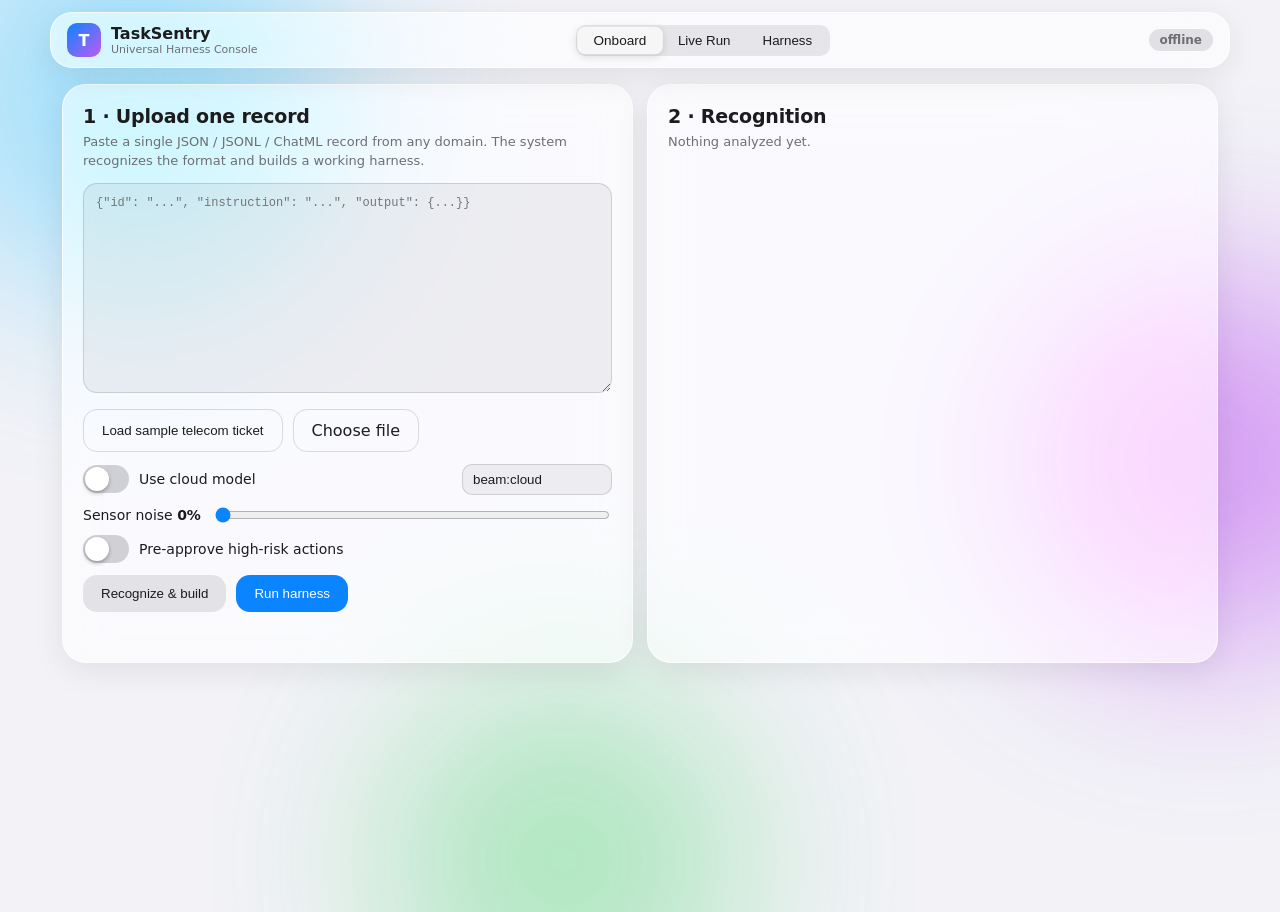
==== webapp/index.html @ 5c74f511 "feat(advanced-v2): integrate bayesian RCA, conformal prediction, universal onboarding, and live weba" ====
<!doctype html>
<html lang="en">
<head>
<meta charset="utf-8">
<meta name="viewport" content="width=device-width, initial-scale=1, viewport-fit=cover">
<title>TaskSentry Console</title>
<link rel="stylesheet" href="style.css">
</head>
<body>
<div class="blob b1"></div><div class="blob b2"></div><div class="blob b3"></div>

<header class="nav glass">
  <div class="brand"><span class="logo">T</span><div><b>TaskSentry</b><small>Universal Harness Console</small></div></div>
  <div class="seg" id="seg">
    <button data-tab="onboard" class="on">Onboard</button>
    <button data-tab="live">Live Run</button>
    <button data-tab="spec">Harness</button>
  </div>
  <span class="pill" id="conn">offline</span>
</header>

<main>
  <!-- ONBOARD -->
  <section id="tab-onboard" class="tab on">
    <div class="grid2">
      <div class="card glass">
        <h2>1 · Upload one record</h2>
        <p class="sub">Paste a single JSON / JSONL / ChatML record from any domain. The system recognizes the format and builds a working harness.</p>
        <textarea id="record" spellcheck="false" placeholder='{"id": "...", "instruction": "...", "output": {...}}'></textarea>
        <div class="row">
          <button class="btn ghost" id="loadSample">Load sample telecom ticket</button>
          <label class="file btn ghost">Choose file<input type="file" id="file" accept=".json,.jsonl,.txt"></label>
        </div>
        <div class="opts">
          <label class="switch"><input type="checkbox" id="useLlm"><span></span> Use cloud model</label>
          <input id="model" value="beam:cloud" aria-label="model name">
        </div>
        <div class="opts">
          <label>Sensor noise <b id="noiseV">0%</b></label>
          <input type="range" id="noise" min="0" max="20" value="0">
        </div>
        <div class="opts">
          <label class="switch"><input type="checkbox" id="approve"><span></span> Pre-approve high-risk actions</label>
        </div>
        <div class="row">
          <button class="btn" id="analyze">Recognize &amp; build</button>
          <button class="btn primary" id="runBtn">Run harness</button>
        </div>
        <div id="err" class="err"></div>
      </div>
      <div class="card glass" id="recog">
        <h2>2 · Recognition</h2>
        <p class="sub" id="recogEmpty">Nothing analyzed yet.</p>
        <div id="recogBody"></div>
      </div>
    </div>
  </section>

  <!-- LIVE -->
  <section id="tab-live" class="tab">
    <div class="grid2 wide">
      <div class="card glass">
        <div class="cardhead"><h2>Live SOP graph</h2><span class="pill" id="status">idle</span></div>
        <div id="graphWrap"><svg id="graph" viewBox="0 0 760 420" role="img" aria-label="SOP graph"></svg></div>
        <div class="legend"><i class="d pend"></i>pending <i class="d run"></i>running <i class="d bad"></i>abnormal <i class="d ok"></i>normal <i class="d skip"></i>skipped (low info gain)</div>
      </div>
      <div class="stack">
        <div class="card glass"><h2>Posterior</h2><div id="post"></div></div>
        <div class="card glass"><h2>Terminal</h2><pre id="term" class="term"></pre></div>
      </div>
    </div>
    <div class="card glass" id="resultCard" hidden></div>
  </section>

  <!-- SPEC -->
  <section id="tab-spec" class="tab">
    <div class="card glass"><h2>Generated harness</h2><div id="specBody"><p class="sub">Run “Recognize &amp; build” first.</p></div></div>
  </section>
</main>
<script src="app.js"></script>
</body>
</html>
---- webapp/style.css ----
:root{
  --bg:#f2f2f7;--text:#1c1c1e;--sub:#6e6e73;--glass:rgba(255,255,255,.62);--stroke:rgba(255,255,255,.7);
  --line:rgba(60,60,67,.18);--blue:#0a84ff;--green:#30d158;--red:#ff453a;--orange:#ff9f0a;--gray:#8e8e93;
  --shadow:0 8px 32px rgba(0,0,0,.08);--termbg:rgba(18,18,22,.86);--termfg:#9cf5b0;
  --spring:cubic-bezier(.2,.9,.25,1.15);
}
@media (prefers-color-scheme:dark){:root{
  --bg:#000;--text:#f5f5f7;--sub:#98989f;--glass:rgba(44,44,46,.55);--stroke:rgba(255,255,255,.12);
  --line:rgba(235,235,245,.18);--shadow:0 8px 32px rgba(0,0,0,.5);
}}
*{box-sizing:border-box}
html,body{margin:0}
body{font-family:-apple-system,BlinkMacSystemFont,"SF Pro Text","SF Pro Display","Inter","Segoe UI",system-ui,sans-serif;
  background:var(--bg);color:var(--text);-webkit-font-smoothing:antialiased;min-height:100vh;overflow-x:hidden}
.blob{position:fixed;border-radius:50%;filter:blur(90px);opacity:.55;z-index:0;pointer-events:none}
.b1{width:420px;height:420px;background:#64d2ff;top:-120px;left:-80px}
.b2{width:380px;height:380px;background:#bf5af2;top:30%;right:-120px}
.b3{width:360px;height:360px;background:#30d158;bottom:-140px;left:30%;opacity:.35}
.glass{background:var(--glass);backdrop-filter:blur(24px) saturate(180%);-webkit-backdrop-filter:blur(24px) saturate(180%);
  border:1px solid var(--stroke);box-shadow:var(--shadow)}
.nav{position:sticky;top:12px;margin:12px auto 0;max-width:1180px;width:calc(100% - 24px);z-index:10;border-radius:22px;
  display:flex;align-items:center;gap:16px;padding:10px 16px;justify-content:space-between;flex-wrap:wrap}
.brand{display:flex;gap:10px;align-items:center}.brand small{display:block;color:var(--sub);font-size:11px}
.logo{width:34px;height:34px;border-radius:10px;background:linear-gradient(135deg,#0a84ff,#bf5af2);color:#fff;display:grid;place-items:center;font-weight:700}
.seg{display:flex;background:rgba(120,120,128,.16);border-radius:10px;padding:2px}
.seg button{border:0;background:transparent;color:var(--text);padding:6px 16px;border-radius:8px;font:600 13px inherit;cursor:pointer;transition:all .35s var(--spring)}
.seg button.on{background:var(--glass);box-shadow:0 2px 8px rgba(0,0,0,.15);transform:scale(1.02)}
main{position:relative;z-index:1;max-width:1180px;margin:16px auto 60px;padding:0 12px}
.tab{display:none}.tab.on{display:block;animation:pop .5s var(--spring)}
@keyframes pop{from{opacity:0;transform:translateY(10px) scale(.985)}to{opacity:1;transform:none}}
.grid2{display:grid;grid-template-columns:1fr 1fr;gap:14px}.grid2.wide{grid-template-columns:1.5fr 1fr}
.stack{display:grid;gap:14px;align-content:start}
@media(max-width:860px){.grid2,.grid2.wide{grid-template-columns:1fr}}
.card{border-radius:24px;padding:20px;margin-bottom:14px}
.card h2{margin:0 0 6px;font-size:19px;letter-spacing:-.2px}
.cardhead{display:flex;justify-content:space-between;align-items:center}
.sub{color:var(--sub);font-size:13px;margin:4px 0 12px;line-height:1.45}
textarea{width:100%;height:210px;resize:vertical;border-radius:14px;border:1px solid var(--line);background:rgba(120,120,128,.1);
  color:var(--text);padding:12px;font:12px ui-monospace,"SF Mono",Menlo,monospace;outline:none}
textarea:focus,input[type=text]:focus,#model:focus{border-color:var(--blue);box-shadow:0 0 0 3px rgba(10,132,255,.25)}
.row{display:flex;gap:10px;margin:12px 0;flex-wrap:wrap}
.opts{display:flex;align-items:center;gap:12px;margin:10px 0;font-size:14px;justify-content:space-between}
#model{border-radius:10px;border:1px solid var(--line);background:rgba(120,120,128,.1);color:var(--text);padding:7px 10px;width:150px;outline:none}
input[type=range]{flex:1;accent-color:var(--blue)}
.btn{border:0;border-radius:14px;padding:11px 18px;font:600 14px inherit;cursor:pointer;background:rgba(120,120,128,.18);color:var(--text);
  transition:transform .3s var(--spring),filter .2s}
.btn:hover{filter:brightness(1.06)}.btn:active{transform:scale(.95)}
.btn.primary{background:var(--blue);color:#fff}.btn.ghost{background:transparent;border:1px solid var(--line)}
.file{position:relative;overflow:hidden}.file input{position:absolute;inset:0;opacity:0;cursor:pointer}
.switch{display:flex;align-items:center;gap:10px;cursor:pointer}.switch input{display:none}
.switch span{width:46px;height:28px;border-radius:14px;background:rgba(120,120,128,.32);position:relative;transition:background .3s;flex:none}
.switch span::after{content:"";position:absolute;top:2px;left:2px;width:24px;height:24px;border-radius:50%;background:#fff;box-shadow:0 2px 4px rgba(0,0,0,.3);transition:transform .35s var(--spring)}
.switch input:checked+span{background:var(--green)}.switch input:checked+span::after{transform:translateX(18px)}
.err{color:var(--red);font-size:13px;min-height:18px}
.pill{font-size:12px;font-weight:600;border-radius:999px;padding:4px 11px;background:rgba(120,120,128,.2);color:var(--sub);transition:all .4s var(--spring)}
.pill.ok{background:rgba(48,209,88,.2);color:var(--green)}.pill.bad{background:rgba(255,69,58,.2);color:var(--red)}
.pill.run{background:rgba(10,132,255,.2);color:var(--blue)}.pill.warn{background:rgba(255,159,10,.22);color:var(--orange)}
.kv{display:grid;grid-template-columns:130px 1fr;gap:6px 10px;font-size:13px;margin:6px 0}.kv b{color:var(--sub);font-weight:500}
.chips{display:flex;flex-wrap:wrap;gap:6px;margin:6px 0}
.chip{font-size:12px;border-radius:999px;padding:3px 10px;background:rgba(10,132,255,.14);color:var(--blue)}
.step{border-top:1px solid var(--line);padding:8px 0;font-size:13px}.step code{font-size:11.5px;color:var(--sub);word-break:break-all}
.bar{display:grid;grid-template-columns:150px 1fr 46px;gap:8px;align-items:center;font-size:12px;margin:5px 0}
.bar .t{height:9px;border-radius:5px;background:rgba(120,120,128,.18);overflow:hidden}
.bar .f{height:100%;border-radius:5px;background:linear-gradient(90deg,#0a84ff,#5e5ce6);width:0;transition:width .7s var(--spring)}
.bar.top .f{background:linear-gradient(90deg,#30d158,#0a84ff)}
.bar span{overflow:hidden;text-overflow:ellipsis;white-space:nowrap}
.term{background:var(--termbg);color:var(--termfg);border-radius:14px;padding:12px;margin:8px 0 0;height:230px;overflow:auto;font:12px/1.55 ui-monospace,"SF Mono",Menlo,monospace;white-space:pre-wrap}
.term .e{color:#ff8a80}.term .w{color:#ffd60a}.term .c{color:#8ab4ff}
#graphWrap{overflow:auto;border-radius:16px}
svg#graph{width:100%;height:auto;min-width:640px}
.legend{font-size:12px;color:var(--sub);display:flex;gap:6px;align-items:center;flex-wrap:wrap;margin-top:8px}
.d{width:10px;height:10px;border-radius:50%;display:inline-block;margin-left:8px}
.d.pend{background:var(--gray)}.d.run{background:var(--blue)}.d.bad{background:var(--red)}.d.ok{background:var(--green)}.d.skip{background:var(--gray);opacity:.35}
.n rect{fill:var(--glass);stroke:var(--line);stroke-width:1.2;transition:all .5s var(--spring)}
.n text{fill:var(--text);font:600 12px -apple-system,system-ui,sans-serif;pointer-events:none}
.n .s{fill:var(--sub);font-weight:400;font-size:10px}
.n.run rect{stroke:var(--blue);stroke-width:2.5;filter:drop-shadow(0 0 10px rgba(10,132,255,.7))}
.n.bad rect{stroke:var(--red);fill:rgba(255,69,58,.16)}.n.ok rect{stroke:var(--green);fill:rgba(48,209,88,.14)}
.n.skip{opacity:.38}.n.warn rect{stroke:var(--orange);fill:rgba(255,159,10,.15)}
.n .badge{fill:var(--blue)}.n .bt{fill:#fff;font-size:10px}
.e{fill:none;stroke:var(--line);stroke-width:1.6;transition:stroke .4s}
.e.on{stroke:var(--blue);stroke-width:2.6;stroke-dasharray:6 5;animation:dash 1s linear infinite}.e.done{stroke:var(--green)}
@keyframes dash{to{stroke-dashoffset:-22}}
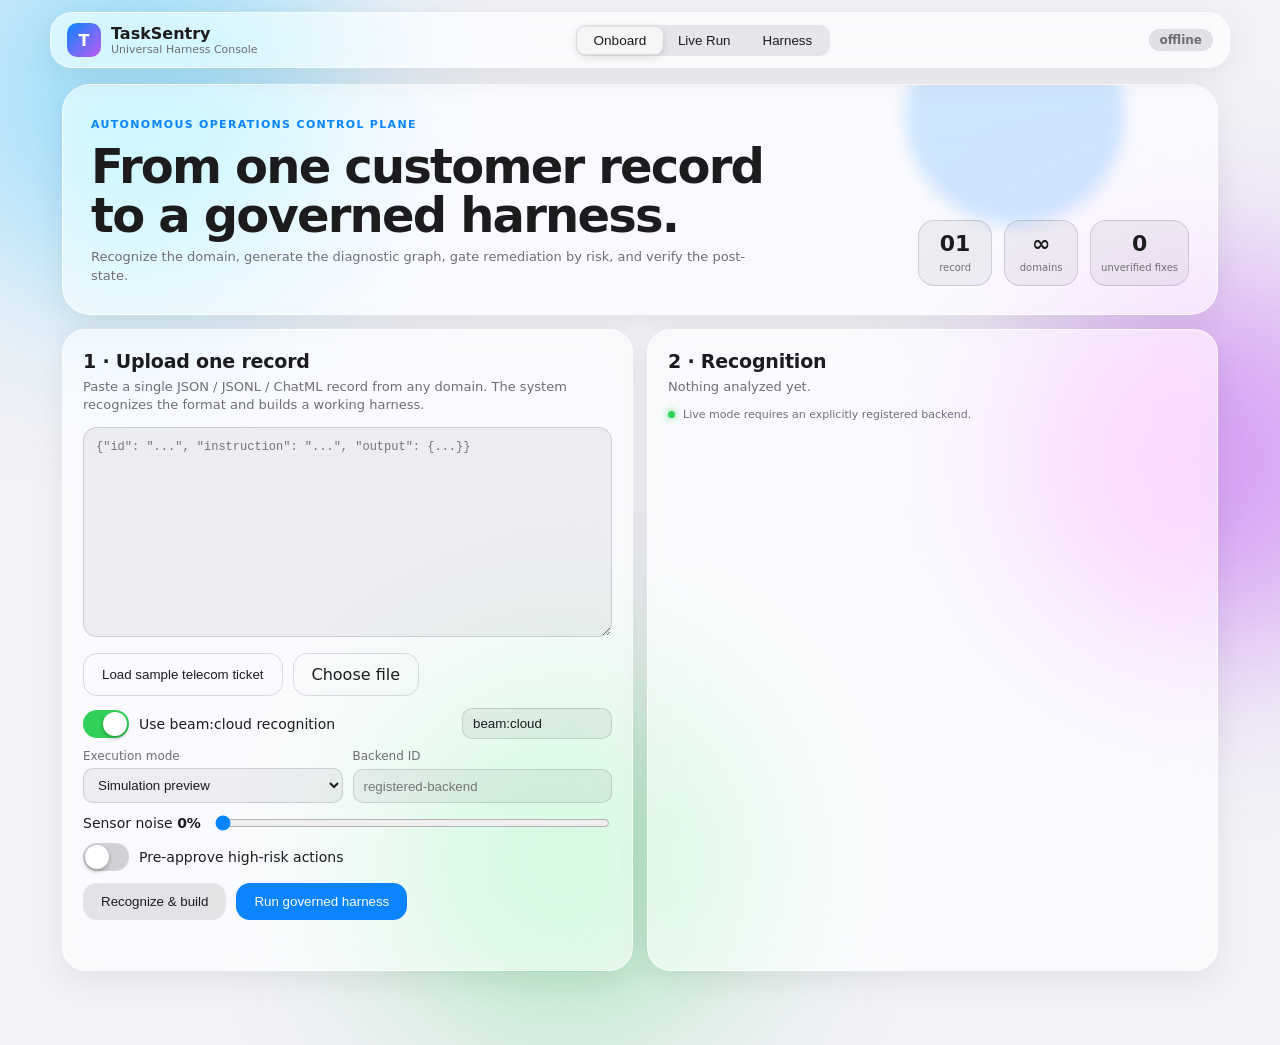
==== commit 56b4e6e9: "feat: add governed universal onboarding and telecom controls" ====
--- a/webapp/index.html
+++ b/webapp/index.html
@@ -20,6 +20,14 @@
 </header>
 
 <main>
+  <section class="hero glass">
+    <div>
+      <span class="eyebrow">AUTONOMOUS OPERATIONS CONTROL PLANE</span>
+      <h1>From one customer record to a governed harness.</h1>
+      <p class="sub">Recognize the domain, generate the diagnostic graph, gate remediation by risk, and verify the post-state.</p>
+    </div>
+    <div class="hero-stats"><span><b>01</b><small>record</small></span><span><b>∞</b><small>domains</small></span><span><b>0</b><small>unverified fixes</small></span></div>
+  </section>
   <!-- ONBOARD -->
   <section id="tab-onboard" class="tab on">
     <div class="grid2">
@@ -32,8 +40,12 @@
           <label class="file btn ghost">Choose file<input type="file" id="file" accept=".json,.jsonl,.txt"></label>
         </div>
         <div class="opts">
-          <label class="switch"><input type="checkbox" id="useLlm"><span></span> Use cloud model</label>
+          <label class="switch"><input type="checkbox" id="useLlm" checked><span></span> Use beam:cloud recognition</label>
           <input id="model" value="beam:cloud" aria-label="model name">
+        </div>
+        <div class="control-grid">
+          <label>Execution mode<select id="mode"><option value="simulation">Simulation preview</option><option value="live">Live governed backend</option></select></label>
+          <label>Backend ID<input id="backend" placeholder="registered-backend" aria-label="backend id"></label>
         </div>
         <div class="opts">
           <label>Sensor noise <b id="noiseV">0%</b></label>
@@ -44,7 +56,7 @@
         </div>
         <div class="row">
           <button class="btn" id="analyze">Recognize &amp; build</button>
-          <button class="btn primary" id="runBtn">Run harness</button>
+          <button class="btn primary" id="runBtn">Run governed harness</button>
         </div>
         <div id="err" class="err"></div>
       </div>
@@ -52,6 +64,7 @@
         <h2>2 · Recognition</h2>
         <p class="sub" id="recogEmpty">Nothing analyzed yet.</p>
         <div id="recogBody"></div>
+        <div class="trust-note"><span class="dot"></span><span>Live mode requires an explicitly registered backend.</span></div>
       </div>
     </div>
   </section>
@@ -61,6 +74,7 @@
     <div class="grid2 wide">
       <div class="card glass">
         <div class="cardhead"><h2>Live SOP graph</h2><span class="pill" id="status">idle</span></div>
+        <div id="runMeta" class="run-meta">Waiting for a governed run.</div>
         <div id="graphWrap"><svg id="graph" viewBox="0 0 760 420" role="img" aria-label="SOP graph"></svg></div>
         <div class="legend"><i class="d pend"></i>pending <i class="d run"></i>running <i class="d bad"></i>abnormal <i class="d ok"></i>normal <i class="d skip"></i>skipped (low info gain)</div>
       </div>
--- a/webapp/style.css
+++ b/webapp/style.css
@@ -26,12 +26,14 @@
 .seg button{border:0;background:transparent;color:var(--text);padding:6px 16px;border-radius:8px;font:600 13px inherit;cursor:pointer;transition:all .35s var(--spring)}
 .seg button.on{background:var(--glass);box-shadow:0 2px 8px rgba(0,0,0,.15);transform:scale(1.02)}
 main{position:relative;z-index:1;max-width:1180px;margin:16px auto 60px;padding:0 12px}
+.hero{border-radius:28px;padding:28px;margin-bottom:14px;display:flex;align-items:flex-end;justify-content:space-between;gap:24px;overflow:hidden;position:relative}.hero::after{content:"";position:absolute;width:220px;height:220px;border-radius:50%;right:8%;top:-80px;background:rgba(10,132,255,.18);filter:blur(8px);pointer-events:none}.eyebrow{color:var(--blue);font-size:11px;font-weight:800;letter-spacing:.12em}.hero h1{font-size:clamp(28px,4vw,48px);line-height:1.02;letter-spacing:-1.8px;max-width:700px;margin:10px 0 8px}.hero .sub{max-width:660px;margin:0}.hero-stats{display:flex;gap:12px;position:relative;z-index:1}.hero-stats span{min-width:74px;padding:10px;border:1px solid var(--line);border-radius:16px;background:rgba(120,120,128,.1);text-align:center}.hero-stats b{display:block;font-size:22px}.hero-stats small{color:var(--sub);font-size:10px}
 .tab{display:none}.tab.on{display:block;animation:pop .5s var(--spring)}
 @keyframes pop{from{opacity:0;transform:translateY(10px) scale(.985)}to{opacity:1;transform:none}}
 .grid2{display:grid;grid-template-columns:1fr 1fr;gap:14px}.grid2.wide{grid-template-columns:1.5fr 1fr}
 .stack{display:grid;gap:14px;align-content:start}
 @media(max-width:860px){.grid2,.grid2.wide{grid-template-columns:1fr}}
 .card{border-radius:24px;padding:20px;margin-bottom:14px}
+.control-grid{display:grid;grid-template-columns:1fr 1fr;gap:10px;margin:10px 0}.control-grid label{font-size:12px;color:var(--sub);display:grid;gap:5px}.control-grid input,.control-grid select{width:100%;border-radius:10px;border:1px solid var(--line);background:rgba(120,120,128,.1);color:var(--text);padding:8px 10px;outline:none}.trust-note{display:flex;gap:8px;align-items:center;color:var(--sub);font-size:11px;margin-top:12px}.dot{width:7px;height:7px;background:var(--green);border-radius:50%;box-shadow:0 0 9px var(--green)}.run-meta{color:var(--sub);font-size:12px;padding:8px 0 2px}
 .card h2{margin:0 0 6px;font-size:19px;letter-spacing:-.2px}
 .cardhead{display:flex;justify-content:space-between;align-items:center}
 .sub{color:var(--sub);font-size:13px;margin:4px 0 12px;line-height:1.45}
@@ -81,3 +83,4 @@
 .e{fill:none;stroke:var(--line);stroke-width:1.6;transition:stroke .4s}
 .e.on{stroke:var(--blue);stroke-width:2.6;stroke-dasharray:6 5;animation:dash 1s linear infinite}.e.done{stroke:var(--green)}
 @keyframes dash{to{stroke-dashoffset:-22}}
+@media(max-width:560px){.hero{display:block}.hero-stats{margin-top:18px}.control-grid{grid-template-columns:1fr}}
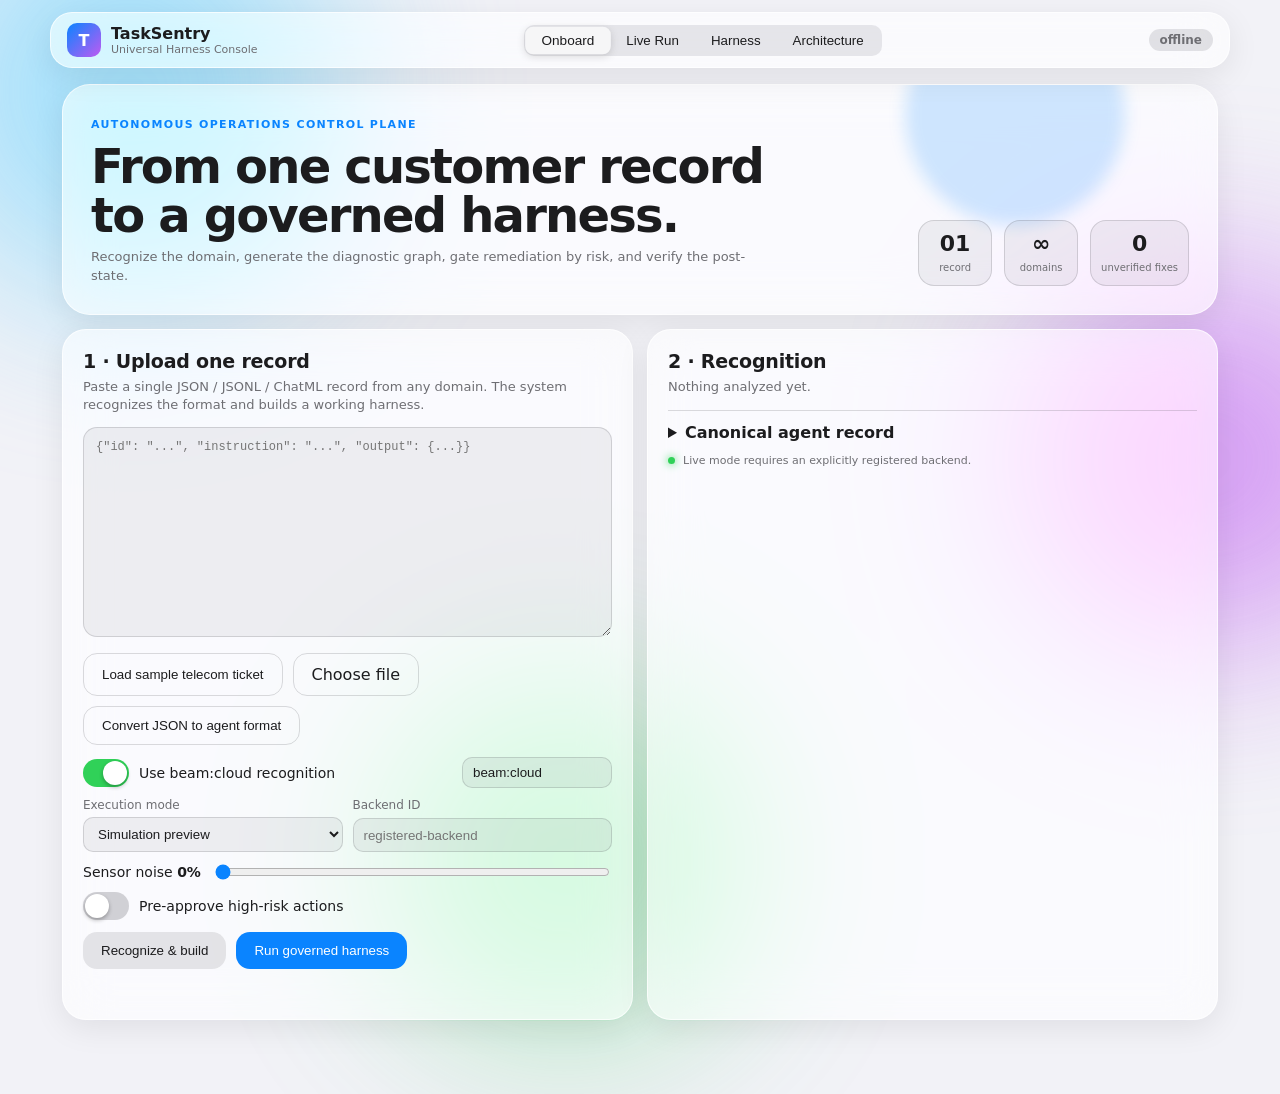
==== commit 4e6e91d5: "feat(onboarding): add record normalization, architecture flow, and webapp console routing" ====
--- a/webapp/index.html
+++ b/webapp/index.html
@@ -15,6 +15,7 @@
     <button data-tab="onboard" class="on">Onboard</button>
     <button data-tab="live">Live Run</button>
     <button data-tab="spec">Harness</button>
+    <button data-tab="architecture">Architecture</button>
   </div>
   <span class="pill" id="conn">offline</span>
 </header>
@@ -38,6 +39,7 @@
         <div class="row">
           <button class="btn ghost" id="loadSample">Load sample telecom ticket</button>
           <label class="file btn ghost">Choose file<input type="file" id="file" accept=".json,.jsonl,.txt"></label>
+          <button class="btn ghost" id="normalize">Convert JSON to agent format</button>
         </div>
         <div class="opts">
           <label class="switch"><input type="checkbox" id="useLlm" checked><span></span> Use beam:cloud recognition</label>
@@ -57,6 +59,7 @@
         <div class="row">
           <button class="btn" id="analyze">Recognize &amp; build</button>
           <button class="btn primary" id="runBtn">Run governed harness</button>
+          <span id="processTime" class="process-time" aria-live="polite"></span>
         </div>
         <div id="err" class="err"></div>
       </div>
@@ -64,6 +67,11 @@
         <h2>2 · Recognition</h2>
         <p class="sub" id="recogEmpty">Nothing analyzed yet.</p>
         <div id="recogBody"></div>
+        <details class="normalized-panel" id="normalizedPanel">
+          <summary>Canonical agent record</summary>
+          <p class="sub">Use this for ordinary or unstructured JSON. Original data is retained under <code>input</code>.</p>
+          <pre id="normalizedJson"></pre>
+        </details>
         <div class="trust-note"><span class="dot"></span><span>Live mode requires an explicitly registered backend.</span></div>
       </div>
     </div>
@@ -90,6 +98,42 @@
   <section id="tab-spec" class="tab">
     <div class="card glass"><h2>Generated harness</h2><div id="specBody"><p class="sub">Run “Recognize &amp; build” first.</p></div></div>
   </section>
+
+  <!-- ARCHITECTURE -->
+  <section id="tab-architecture" class="tab">
+    <div class="architecture-hero glass">
+      <div>
+        <span class="eyebrow">TASKSENTRY AGENT ARCHITECTURE</span>
+        <h2>Governed autonomy by design.</h2>
+        <p class="sub">The model proposes. The harness decides. The backend acts only through an allowlisted interface. Independent telemetry verifies the result.</p>
+      </div>
+      <span class="pill ok">policy-first agent</span>
+    </div>
+    <div class="architecture-flow">
+      <article class="architecture-node input-node"><span class="architecture-index">01</span><div class="architecture-icon">↓</div><h3>Input &amp; context</h3><p>JSON, JSONL, ChatML, tickets, logs, or customer records.</p><small>preserve source evidence</small></article>
+      <div class="architecture-arrow">→</div>
+      <article class="architecture-node"><span class="architecture-index">02</span><div class="architecture-icon">◈</div><h3>Recognition</h3><p>Detect format, entities, procedures, labels, and confidence.</p><small>deterministic first · model assisted</small></article>
+      <div class="architecture-arrow">→</div>
+      <article class="architecture-node"><span class="architecture-index">03</span><div class="architecture-icon">⌘</div><h3>Harness synthesis</h3><p>Build hypotheses, probes, SOP graph, remediation policy, and escalation.</p><small>domain pack generated</small></article>
+      <div class="architecture-arrow">→</div>
+      <article class="architecture-node"><span class="architecture-index">04</span><div class="architecture-icon">⌁</div><h3>Diagnosis</h3><p>Choose evidence-efficient probes and update the Bayesian posterior.</p><small>confidence and entropy tracked</small></article>
+    </div>
+    <div class="architecture-flow second-flow">
+      <article class="architecture-node gate-node"><span class="architecture-index">05</span><div class="architecture-icon">◇</div><h3>Risk governor</h3><p>Classify reads, reversible writes, system writes, and irreversible writes.</p><small>approval and budget gates</small></article>
+      <div class="architecture-arrow">→</div>
+      <article class="architecture-node"><span class="architecture-index">06</span><div class="architecture-icon">⚙</div><h3>Backend execution</h3><p>Call only registered customer adapters and named operations.</p><small>simulation or live mode</small></article>
+      <div class="architecture-arrow">→</div>
+      <article class="architecture-node verify-node"><span class="architecture-index">07</span><div class="architecture-icon">✓</div><h3>Independent verification</h3><p>Read authoritative post-state; retry reversible actions once, then escalate.</p><small>no unverified resolution</small></article>
+      <div class="architecture-arrow">→</div>
+      <article class="architecture-node audit-node"><span class="architecture-index">08</span><div class="architecture-icon">✦</div><h3>Receipt &amp; learning</h3><p>Emit audit evidence, metrics, escalation, and reusable harness feedback.</p><small>signed when configured</small></article>
+    </div>
+    <div class="architecture-policies">
+      <div><b>Model boundary</b><span>Advisory recognition and RCA only</span></div>
+      <div><b>Execution boundary</b><span>Allowlisted backend functions only</span></div>
+      <div><b>Trust boundary</b><span>Independent telemetry verification</span></div>
+      <div><b>Failure boundary</b><span>Escalate when evidence is insufficient</span></div>
+    </div>
+  </section>
 </main>
 <script src="app.js"></script>
 </body>
--- a/webapp/style.css
+++ b/webapp/style.css
@@ -34,6 +34,8 @@
 @media(max-width:860px){.grid2,.grid2.wide{grid-template-columns:1fr}}
 .card{border-radius:24px;padding:20px;margin-bottom:14px}
 .control-grid{display:grid;grid-template-columns:1fr 1fr;gap:10px;margin:10px 0}.control-grid label{font-size:12px;color:var(--sub);display:grid;gap:5px}.control-grid input,.control-grid select{width:100%;border-radius:10px;border:1px solid var(--line);background:rgba(120,120,128,.1);color:var(--text);padding:8px 10px;outline:none}.trust-note{display:flex;gap:8px;align-items:center;color:var(--sub);font-size:11px;margin-top:12px}.dot{width:7px;height:7px;background:var(--green);border-radius:50%;box-shadow:0 0 9px var(--green)}.run-meta{color:var(--sub);font-size:12px;padding:8px 0 2px}
+.process-time{color:var(--blue);font-size:12px;font-variant-numeric:tabular-nums}.btn:disabled{opacity:.55;cursor:wait}.normalized-panel{margin-top:14px;border-top:1px solid var(--line);padding-top:12px}.normalized-panel summary{cursor:pointer;font-weight:700}.normalized-panel pre{max-height:320px;overflow:auto;border-radius:12px;background:var(--termbg);color:var(--termfg);padding:12px;font-size:11px;white-space:pre-wrap}
+.architecture-hero{border-radius:24px;padding:24px;margin-bottom:14px;display:flex;justify-content:space-between;align-items:flex-start;gap:18px}.architecture-hero h2{font-size:30px;letter-spacing:-.8px;margin:8px 0 4px}.architecture-hero .sub{max-width:720px;margin-bottom:0}.architecture-flow{display:grid;grid-template-columns:1fr 28px 1fr 28px 1fr 28px 1fr;align-items:stretch;gap:8px;margin-bottom:14px}.architecture-node{position:relative;border:1px solid var(--line);border-radius:20px;padding:20px 16px 16px;background:rgba(120,120,128,.1);min-height:190px;transition:transform .3s var(--spring),border-color .3s}.architecture-node:hover{transform:translateY(-4px);border-color:var(--blue)}.architecture-index{position:absolute;top:12px;right:14px;color:var(--sub);font:700 11px ui-monospace,monospace}.architecture-icon{width:38px;height:38px;display:grid;place-items:center;border-radius:12px;background:rgba(10,132,255,.16);color:var(--blue);font-size:22px;margin-bottom:18px}.architecture-node h3{font-size:16px;margin:0 0 7px}.architecture-node p{color:var(--sub);font-size:12px;line-height:1.45;margin:0 0 14px}.architecture-node small{color:var(--blue);font-size:10px;font-weight:700;letter-spacing:.02em}.architecture-arrow{display:grid;place-items:center;color:var(--blue);font-size:22px}.gate-node{border-color:rgba(255,159,10,.4)}.gate-node .architecture-icon{background:rgba(255,159,10,.18);color:var(--orange)}.verify-node{border-color:rgba(48,209,88,.4)}.verify-node .architecture-icon{background:rgba(48,209,88,.18);color:var(--green)}.audit-node{border-color:rgba(191,90,242,.4)}.audit-node .architecture-icon{background:rgba(191,90,242,.18);color:#bf5af2}.architecture-policies{display:grid;grid-template-columns:repeat(4,1fr);gap:10px}.architecture-policies div{border:1px solid var(--line);border-radius:16px;padding:13px 14px;background:rgba(120,120,128,.08)}.architecture-policies b{display:block;font-size:12px;margin-bottom:4px}.architecture-policies span{display:block;color:var(--sub);font-size:11px;line-height:1.35}
 .card h2{margin:0 0 6px;font-size:19px;letter-spacing:-.2px}
 .cardhead{display:flex;justify-content:space-between;align-items:center}
 .sub{color:var(--sub);font-size:13px;margin:4px 0 12px;line-height:1.45}
@@ -84,3 +86,5 @@
 .e.on{stroke:var(--blue);stroke-width:2.6;stroke-dasharray:6 5;animation:dash 1s linear infinite}.e.done{stroke:var(--green)}
 @keyframes dash{to{stroke-dashoffset:-22}}
 @media(max-width:560px){.hero{display:block}.hero-stats{margin-top:18px}.control-grid{grid-template-columns:1fr}}
+@media(max-width:980px){.architecture-flow{grid-template-columns:1fr 24px 1fr}.architecture-flow .architecture-node:nth-of-type(3),.architecture-flow .architecture-node:nth-of-type(4){margin-top:10px}.second-flow{grid-template-columns:1fr 24px 1fr}.architecture-policies{grid-template-columns:1fr 1fr}}
+@media(max-width:560px){.seg{width:100%;overflow:auto}.seg button{padding:6px 11px;white-space:nowrap}.architecture-hero{display:block}.architecture-hero .pill{display:inline-block;margin-top:14px}.architecture-flow,.second-flow{display:grid;grid-template-columns:1fr}.architecture-arrow{transform:rotate(90deg);height:20px}.architecture-policies{grid-template-columns:1fr}}
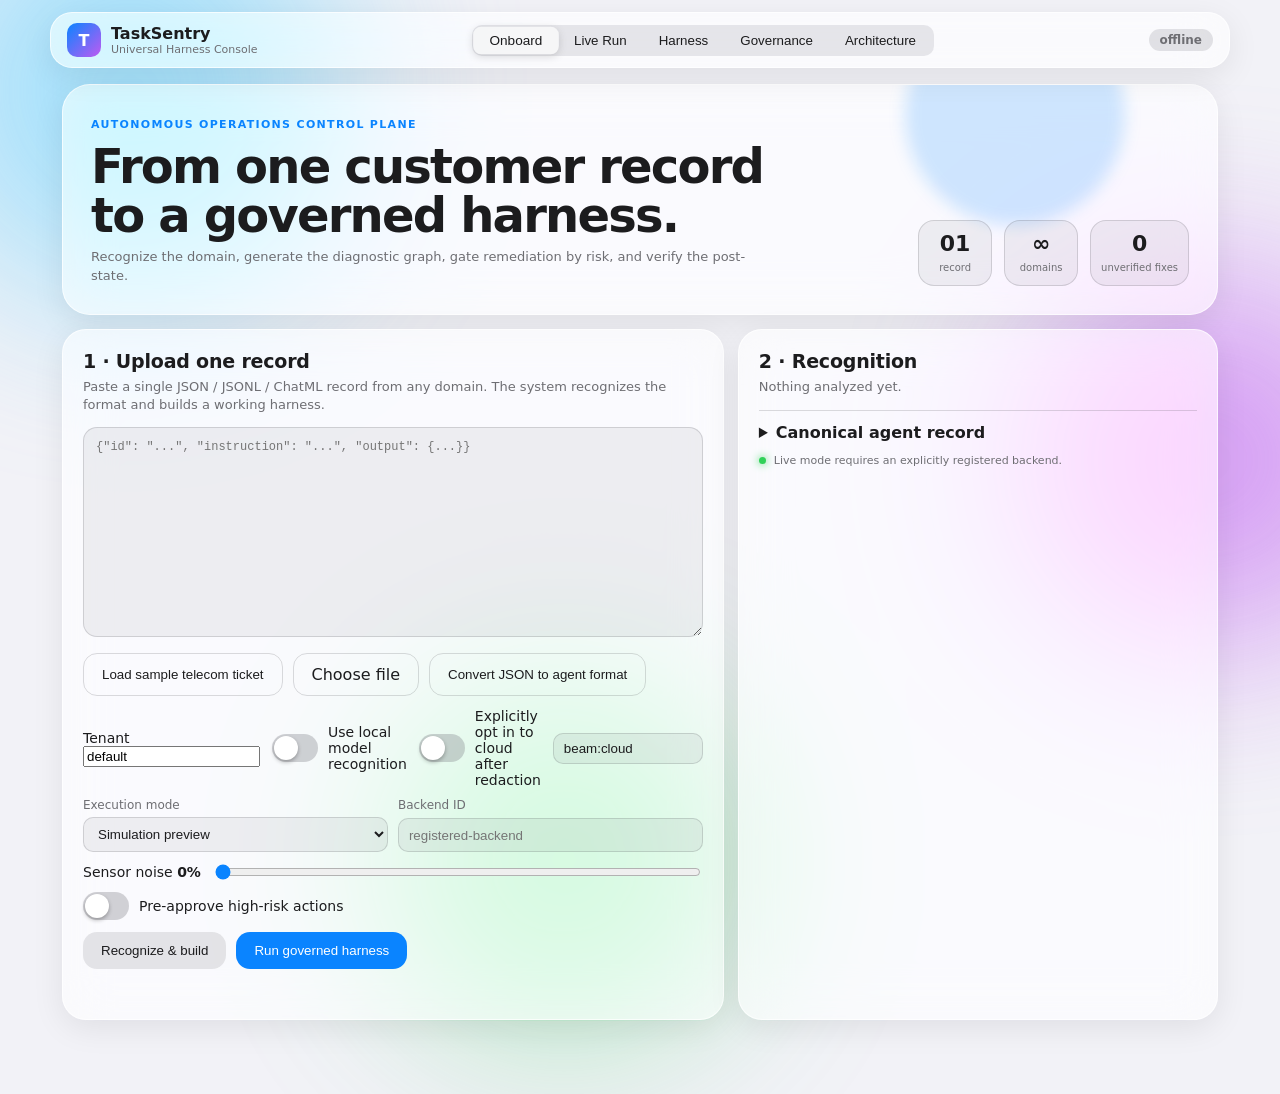
==== commit a749f50b: "feat(domain): implement M1-M7 domain DSLM pipeline, typed command catalog, autonomy ladder, replay e" ====
--- a/webapp/index.html
+++ b/webapp/index.html
@@ -14,8 +14,9 @@
   <div class="seg" id="seg">
     <button data-tab="onboard" class="on">Onboard</button>
     <button data-tab="live">Live Run</button>
-    <button data-tab="spec">Harness</button>
-    <button data-tab="architecture">Architecture</button>
+       <button data-tab="spec">Harness</button>
+       <button data-tab="governance">Governance</button>
+       <button data-tab="architecture">Architecture</button>
   </div>
   <span class="pill" id="conn">offline</span>
 </header>
@@ -41,10 +42,12 @@
           <label class="file btn ghost">Choose file<input type="file" id="file" accept=".json,.jsonl,.txt"></label>
           <button class="btn ghost" id="normalize">Convert JSON to agent format</button>
         </div>
-        <div class="opts">
-          <label class="switch"><input type="checkbox" id="useLlm" checked><span></span> Use beam:cloud recognition</label>
-          <input id="model" value="beam:cloud" aria-label="model name">
-        </div>
+         <div class="opts">
+           <label>Tenant<input id="tenantId" value="default" aria-label="tenant id"></label>
+           <label class="switch"><input type="checkbox" id="useLlm"><span></span> Use local model recognition</label>
+           <label class="switch"><input type="checkbox" id="cloudOptIn"><span></span> Explicitly opt in to cloud after redaction</label>
+           <input id="model" value="beam:cloud" aria-label="model name">
+         </div>
         <div class="control-grid">
           <label>Execution mode<select id="mode"><option value="simulation">Simulation preview</option><option value="live">Live governed backend</option></select></label>
           <label>Backend ID<input id="backend" placeholder="registered-backend" aria-label="backend id"></label>
@@ -99,6 +102,30 @@
     <div class="card glass"><h2>Generated harness</h2><div id="specBody"><p class="sub">Run “Recognize &amp; build” first.</p></div></div>
   </section>
 
+  <!-- GOVERNANCE -->
+  <section id="tab-governance" class="tab">
+    <div class="grid2">
+      <div class="card glass">
+        <div class="cardhead"><h2>Autonomy policy</h2><button class="btn ghost" id="refreshGovernance">Refresh</button></div>
+        <p class="sub">The model proposes; this policy decides. Review changes never execute commands.</p>
+        <label>Tenant<input id="governanceTenant" value="default" aria-label="governance tenant"></label>
+        <div id="autonomyLevels" class="kv" aria-live="polite"></div>
+        <div class="row">
+          <button class="btn" id="killSwitch">Enable kill switch</button>
+          <span class="pill" id="killSwitchStatus">unknown</span>
+        </div>
+        <h3>Pending approvals</h3><div id="pendingApprovals" class="stack"></div>
+      </div>
+      <div class="card glass">
+        <h2>Harness review</h2>
+        <p class="sub">Hypotheses, probes, and remediations remain proposed until explicitly approved.</p>
+        <div id="reviewItems" class="stack"></div>
+        <h2>Shadow proposals</h2>
+        <div id="shadowProposals" class="stack"></div>
+      </div>
+    </div>
+  </section>
+
   <!-- ARCHITECTURE -->
   <section id="tab-architecture" class="tab">
     <div class="architecture-hero glass">
